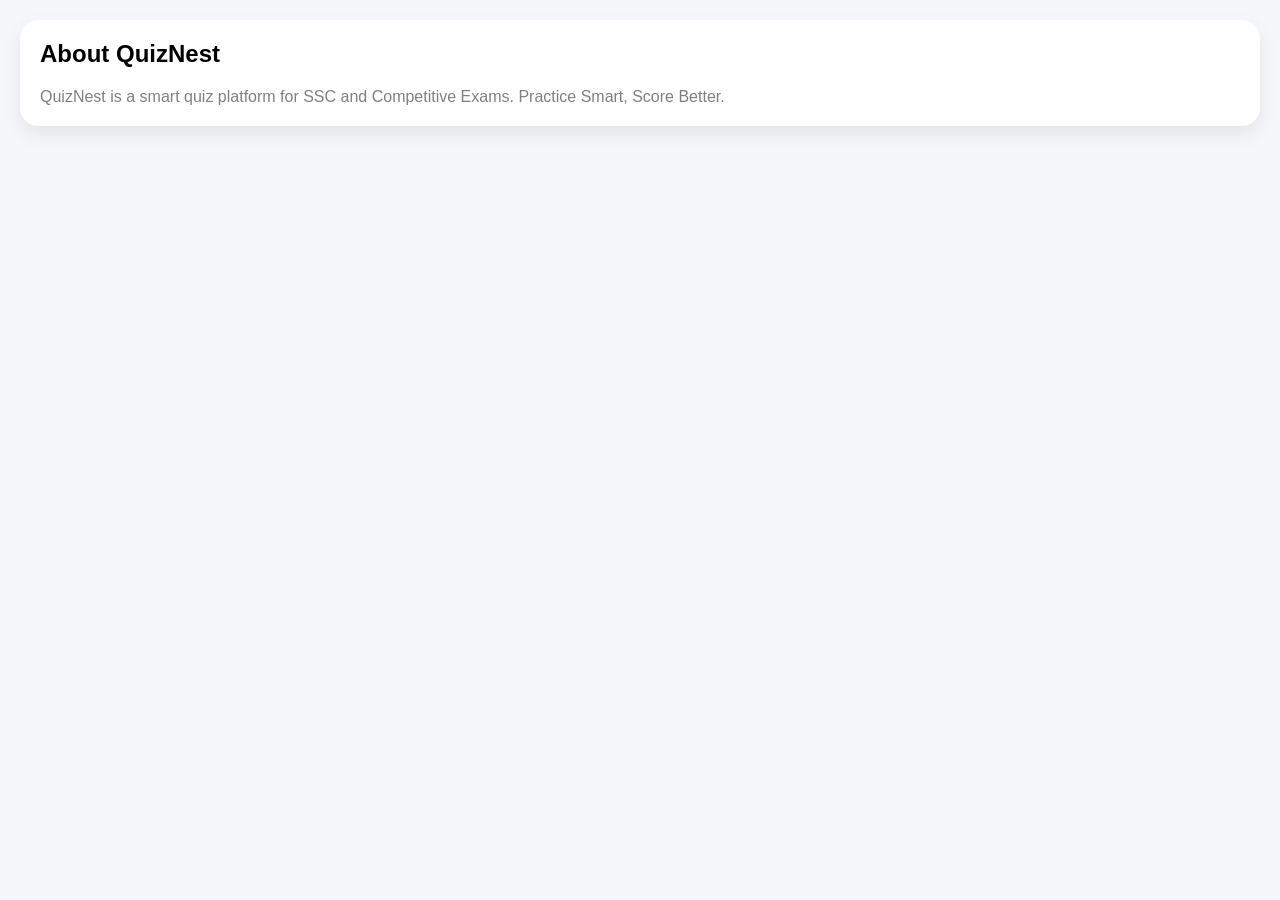
==== pages/about.html @ a815257f "Initial QuizNest upload" ====
<!DOCTYPE html>
<html>

<head>

<title>About</title>

<link rel="stylesheet"
href="../css/style.css">

</head>

<body>

<div class="container">

<div class="subject-card">

<h2>About QuizNest</h2>

<p>

QuizNest is a smart quiz platform for SSC and Competitive Exams.

Practice Smart, Score Better.

</p>

</div>

</div>

</body>

</html>
---- css/style.css ----
*{

margin:0;

padding:0;

box-sizing:border-box;

font-family:Poppins,sans-serif;

}

body{

background:#F5F7FB;

padding:20px;

}

.header {
  
  position: sticky;
  
  top: 0;
  
  background: white;
  
  padding: 15px 0;
  
  z-index: 100;
  
  box-shadow: 0 2px 10px rgba(0, 0, 0, .08);
  
  margin-bottom: 20px;
  
}

.logo{

display:flex;

align-items:center;

gap:15px;

}

.logo-box{

width:60px;

height:60px;

background:#2563EB;

color:white;

display:flex;

align-items:center;

justify-content:center;

font-size:24px;

font-weight:bold;

border-radius:16px;

}

.logo p{

color:#777;

}

.container h2{

margin-bottom:20px;

}

.subject-card{

background:white;

padding:20px;

border-radius:18px;

margin-bottom:15px;

box-shadow:0 8px 20px rgba(0,0,0,.08);

cursor:pointer;

transition:.3s;

}

.subject-card:hover{

transform:translateY(-4px);

}

.subject-card p{

color:gray;

margin-top:5px;

}

footer{

margin-top:40px;

text-align:center;

color:#888;

}
.bottom{

margin-top:25px;

text-align:center;

}

.bottom button{

padding:12px 25px;

border:none;

background:#2563EB;

color:white;

border-radius:12px;

cursor:pointer;

font-size:16px;

}

.bottom button:hover{

opacity:.9;

}
select{

width:100%;

padding:12px;

margin-top:10px;

border-radius:10px;

border:1px solid #ddd;

font-size:16px;

background:white;

}

.startBtn{

width:100%;

padding:15px;

margin-top:20px;

background:#2563EB;

color:white;

border:none;

border-radius:14px;

font-size:18px;

cursor:pointer;

transition:.3s;

}

.startBtn:hover{

transform:scale(1.02);

}
.quiz-header{

display:flex;

justify-content:space-between;

font-weight:bold;

margin-bottom:15px;

}

.progress{

height:8px;

background:#ddd;

border-radius:20px;

overflow:hidden;

margin-bottom:20px;

}

#progressBar{

height:100%;

width:0%;

background:#2563EB;

transition:.3s;

}

.option{

background:white;

padding:16px;

margin-bottom:12px;

border-radius:14px;

box-shadow:0 5px 15px rgba(0,0,0,.08);

cursor:pointer;

}

.option:hover{

background:#EAF2FF;

}
.footer{
margin-top:40px;
padding:20px;
text-align:center;
color:#666;
font-size:14px;
}

.footer-links{
display:flex;
justify-content:center;
gap:20px;
margin-bottom:10px;
}

.footer-links a{
text-decoration:none;
color:#2563EB;
font-weight:600;
}

.footer-links a:hover{
text-decoration:underline;
}
.topbar{

display:flex;

justify-content:space-between;

align-items:center;

}

.menuBtn{

font-size:28px;

cursor:pointer;

padding:8px 12px;

border-radius:10px;

transition:.3s;

}

.menuBtn:hover{

background:#EEF4FF;

color:#2563EB;

}
.sideMenu{

position:fixed;

top:0;

left:-280px;

width:270px;

height:100%;

background:white;

box-shadow:4px 0 20px rgba(0,0,0,.15);

transition:.35s;

z-index:1000;

overflow:auto;

}

.menuHeader{

background:#2563EB;

padding:30px 20px;

text-align:center;

color:white;

}

.profileCircle{

width:70px;

height:70px;

background:white;

color:#2563EB;

border-radius:50%;

display:flex;

justify-content:center;

align-items:center;

margin:auto;

font-size:28px;

font-weight:bold;

margin-bottom:10px;

}

.sideMenu a{

display:flex;

align-items:center;

gap:12px;

padding:18px 22px;

text-decoration:none;

color:#333;

font-size:17px;

font-weight:500;

border-bottom:1px solid #f1f1f1;

transition:all .3s ease;

}

.sideMenu a:hover{

background:#EDF4FF;

color:#2563EB;

padding-left:30px;

}

.version{

text-align:center;

margin-top:40px;

color:#888;

font-size:14px;

}
.overlay{

position:fixed;

top:0;

left:0;

width:100%;

height:100%;

background:rgba(0,0,0,.4);

display:none;

z-index:999;

}
.selected{
    background:#2563EB !important;
    color:#ffffff !important;
    border:2px solid #2563EB !important;
    transform:scale(1.02);
    transition:0.2s;
}
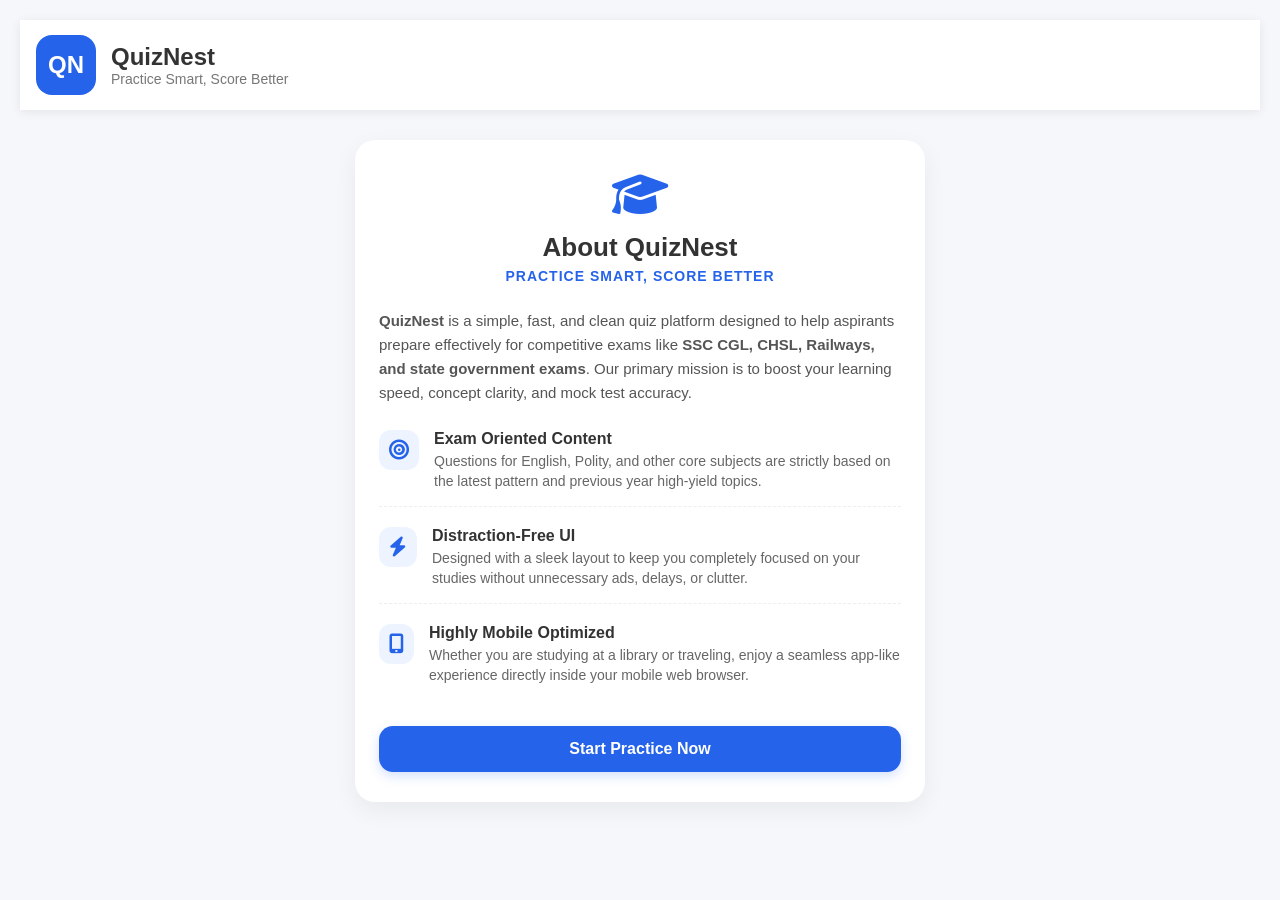
==== commit 31aa80a7: "Update about.html" ====
--- a/pages/about.html
+++ b/pages/about.html
@@ -1,35 +1,163 @@
 <!DOCTYPE html>
-<html>
-
+<html lang="en">
 <head>
-
-<title>About</title>
-
-<link rel="stylesheet"
-href="../css/style.css">
-
+    <meta charset="UTF-8">
+    <meta name="viewport" content="width=device-width, initial-scale=1.0">
+    <title>About Us - QuizNest</title>
+    <link rel="stylesheet" href="https://cdnjs.cloudflare.com/ajax/libs/font-awesome/6.4.0/css/all.min.css">
+    <link rel="stylesheet" href="../css/style.css">
+    <style>
+        .about-container {
+            max-width: 600px;
+            margin: 30px auto;
+            padding: 0 15px;
+        }
+        .about-card {
+            background: white;
+            padding: 30px 24px;
+            border-radius: 20px;
+            box-shadow: 0 8px 25px rgba(0,0,0,.06);
+        }
+        .about-header {
+            text-align: center;
+            margin-bottom: 25px;
+        }
+        .about-icon-main {
+            font-size: 45px;
+            color: #2563EB;
+            margin-bottom: 10px;
+        }
+        .about-card h2 {
+            font-size: 26px;
+            color: #333;
+            margin-bottom: 5px;
+        }
+        .about-card .subtitle {
+            color: #2563EB;
+            font-weight: 600;
+            font-size: 14px;
+            text-transform: uppercase;
+            letter-spacing: 1px;
+            margin-bottom: 15px;
+        }
+        .about-card p {
+            color: #555;
+            font-size: 15px;
+            line-height: 1.6;
+            margin-bottom: 20px;
+        }
+        .features-list {
+            margin: 25px 0;
+        }
+        .feature-item {
+            display: flex;
+            align-items: flex-start;
+            gap: 15px;
+            margin-bottom: 20px;
+            padding-bottom: 15px;
+            border-bottom: 1px dashed #eee;
+        }
+        .feature-item:last-child {
+            border-bottom: none;
+            margin-bottom: 10px;
+        }
+        .feature-icon {
+            font-size: 20px;
+            color: #2563EB;
+            background: #EEF4FF;
+            padding: 10px;
+            border-radius: 12px;
+            display: flex;
+            align-items: center;
+            justify-content: center;
+            width: 40px;
+            height: 40px;
+        }
+        .feature-text h4 {
+            font-size: 16px;
+            color: #333;
+            margin-bottom: 4px;
+        }
+        .feature-text p {
+            font-size: 14px;
+            color: #666;
+            margin: 0;
+            line-height: 1.4;
+        }
+        .back-home-btn {
+            display: block;
+            text-align: center;
+            width: 100%;
+            padding: 14px;
+            background: #2563EB;
+            color: white;
+            border-radius: 14px;
+            text-decoration: none;
+            font-weight: 600;
+            transition: 0.3s;
+            box-shadow: 0 4px 12px rgba(37, 99, 235, 0.2);
+            margin-top: 25px;
+        }
+        .back-home-btn:hover {
+            background: #1d4ed8;
+            transform: translateY(-1px);
+        }
+    </style>
 </head>
-
 <body>
 
-<div class="container">
+    <div class="header">
+        <div class="logo">
+            <div class="logo-box">QN</div>
+            <div>
+                <h1 style="font-size: 24px; font-weight: bold; margin: 0; color: #333;">QuizNest</h1>
+                <p style="margin: 0; color: #777; font-size: 14px;">Practice Smart, Score Better</p>
+            </div>
+        </div>
+    </div>
 
-<div class="subject-card">
+    <div class="about-container">
+        <div class="about-card">
+            <div class="about-header">
+                <div class="about-icon-main">
+                    <i class="fa-solid fa-graduation-cap"></i>
+                </div>
+                <h2>About QuizNest</h2>
+                <div class="subtitle">Practice Smart, Score Better</div>
+            </div>
+            
+            <p><strong>QuizNest</strong> is a simple, fast, and clean quiz platform designed to help aspirants prepare effectively for competitive exams like <strong>SSC CGL, CHSL, Railways, and state government exams</strong>. Our primary mission is to boost your learning speed, concept clarity, and mock test accuracy.</p>
+            
+            <div class="features-list">
+                <div class="feature-item">
+                    <div class="feature-icon"><i class="fa-solid fa-bullseye"></i></div>
+                    <div class="feature-text">
+                        <h4>Exam Oriented Content</h4>
+                        <p>Questions for English, Polity, and other core subjects are strictly based on the latest pattern and previous year high-yield topics.</p>
+                    </div>
+                </div>
 
-<h2>About QuizNest</h2>
+                <div class="feature-item">
+                    <div class="feature-icon"><i class="fa-solid fa-bolt"></i></div>
+                    <div class="feature-text">
+                        <h4>Distraction-Free UI</h4>
+                        <p>Designed with a sleek layout to keep you completely focused on your studies without unnecessary ads, delays, or clutter.</p>
+                    </div>
+                </div>
 
-<p>
+                <div class="feature-item">
+                    <div class="feature-icon"><i class="fa-solid fa-mobile-screen-button"></i></div>
+                    <div class="feature-text">
+                        <h4>Highly Mobile Optimized</h4>
+                        <p>Whether you are studying at a library or traveling, enjoy a seamless app-like experience directly inside your mobile web browser.</p>
+                    </div>
+                </div>
+            </div>
 
-QuizNest is a smart quiz platform for SSC and Competitive Exams.
-
-Practice Smart, Score Better.
-
-</p>
-
-</div>
-
-</div>
+            <a href="../index.html" class="back-home-btn">Start Practice Now</a>
+        </div>
+    </div>
 
 </body>
-
-</html>+                 </html>
+  
--- a/css/style.css
+++ b/css/style.css
@@ -26,14 +26,13 @@
   
   background: white;
   
-  padding: 15px 0;
+  padding: 15px 16px;
   
   z-index: 100;
   
   box-shadow: 0 2px 10px rgba(0, 0, 0, .08);
   
   margin-bottom: 20px;
-  
 }
 
 .logo{
@@ -449,4 +448,4 @@
     border:2px solid #2563EB !important;
     transform:scale(1.02);
     transition:0.2s;
-}+}
